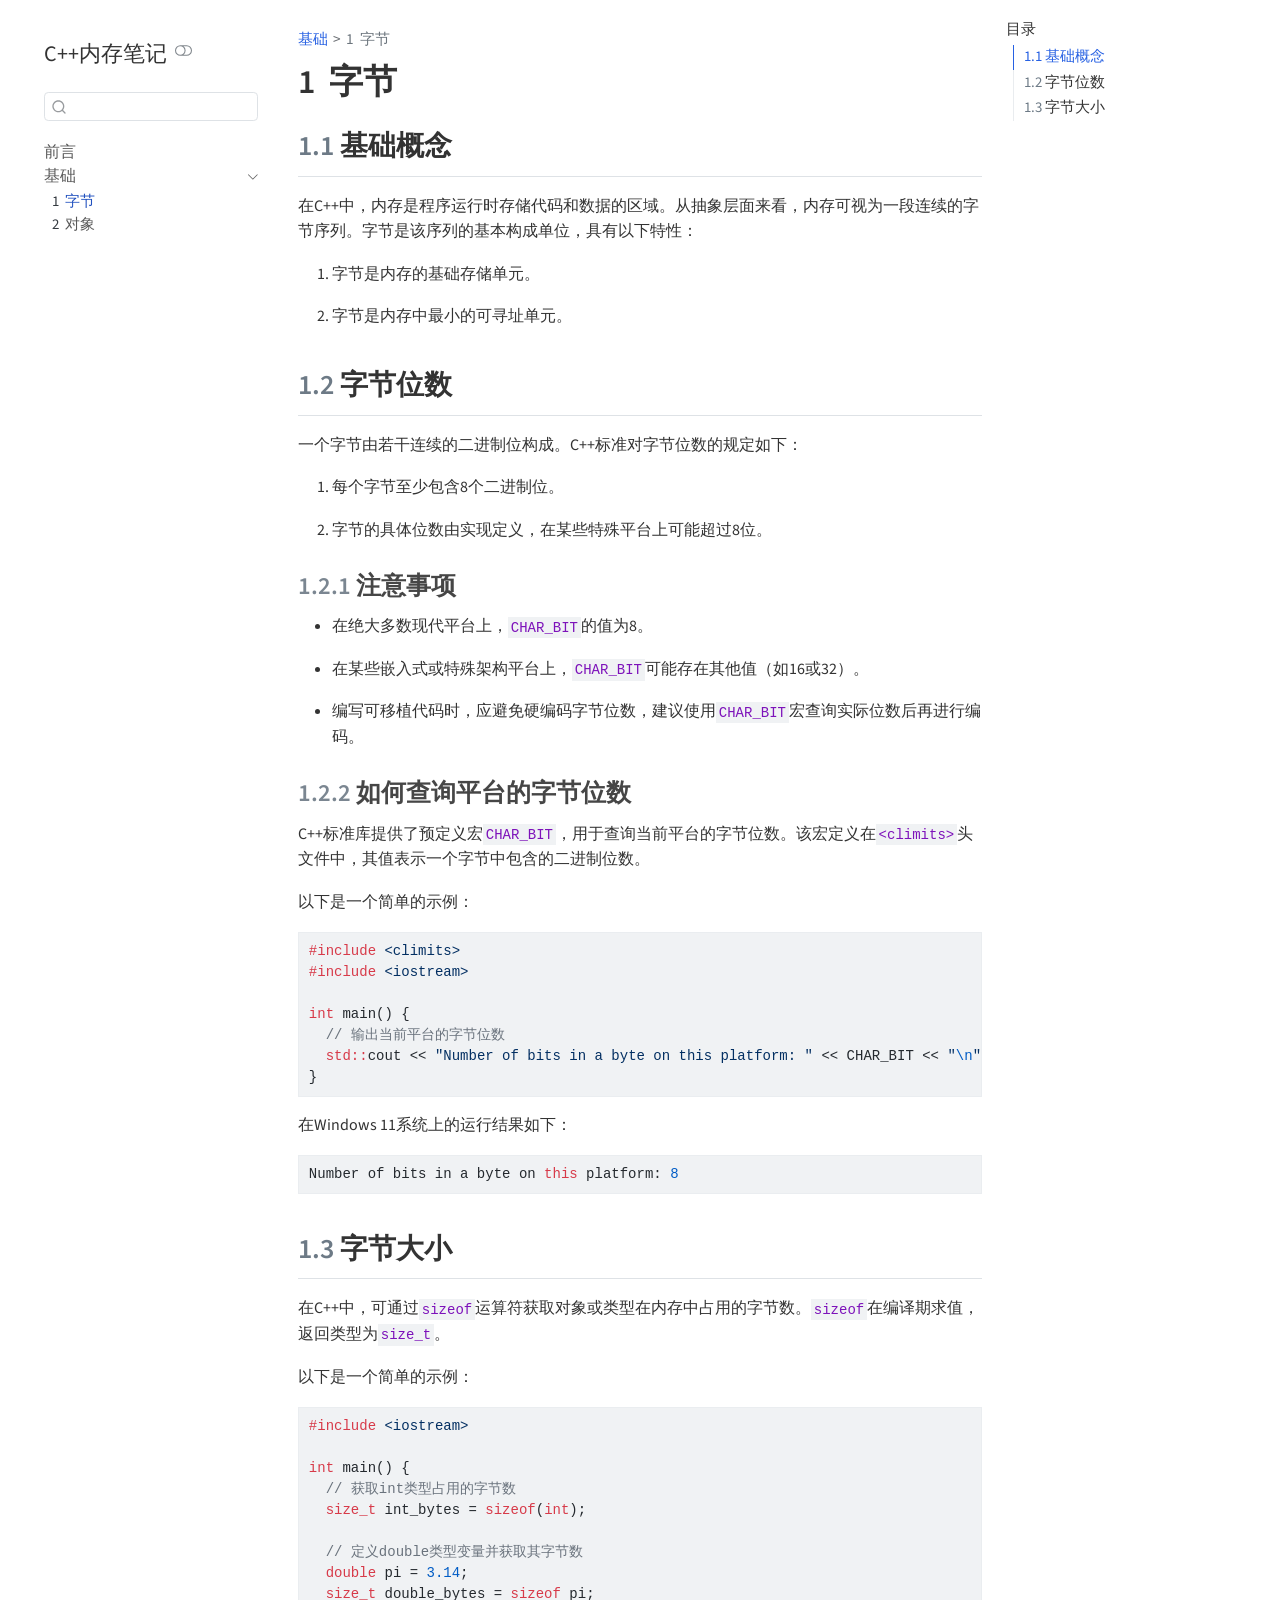
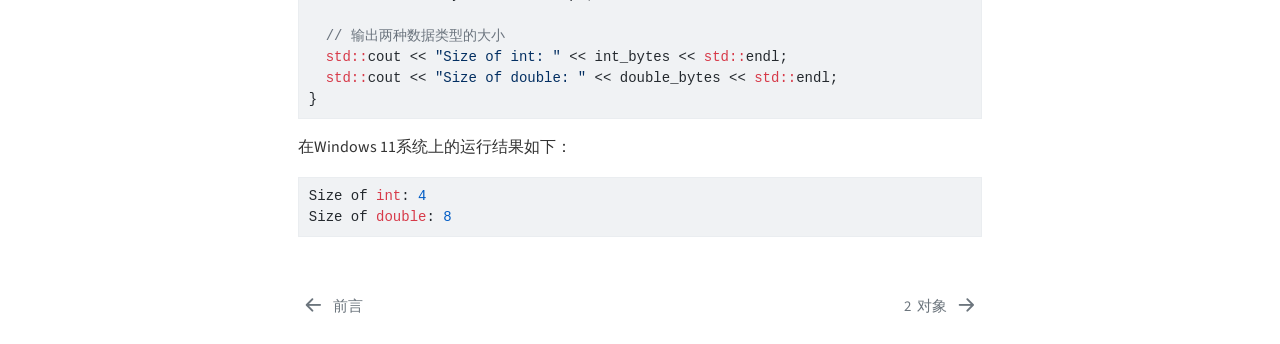
==== contents/foundation/byte.html @ 2a18f6be "Built site for gh-pages" ====
<!DOCTYPE html>
<html xmlns="http://www.w3.org/1999/xhtml" lang="zh-Hans" xml:lang="zh-Hans"><head>

<meta charset="utf-8">
<meta name="generator" content="quarto-1.8.25">

<meta name="viewport" content="width=device-width, initial-scale=1.0, user-scalable=yes">


<title>1&nbsp; 字节 – C++内存笔记</title>
<style>
code{white-space: pre-wrap;}
span.smallcaps{font-variant: small-caps;}
div.columns{display: flex; gap: min(4vw, 1.5em);}
div.column{flex: auto; overflow-x: auto;}
div.hanging-indent{margin-left: 1.5em; text-indent: -1.5em;}
ul.task-list{list-style: none;}
ul.task-list li input[type="checkbox"] {
  width: 0.8em;
  margin: 0 0.8em 0.2em -1em; /* quarto-specific, see https://github.com/quarto-dev/quarto-cli/issues/4556 */ 
  vertical-align: middle;
}
/* CSS for syntax highlighting */
html { -webkit-text-size-adjust: 100%; }
pre > code.sourceCode { white-space: pre; position: relative; }
pre > code.sourceCode > span { display: inline-block; line-height: 1.25; }
pre > code.sourceCode > span:empty { height: 1.2em; }
.sourceCode { overflow: visible; }
code.sourceCode > span { color: inherit; text-decoration: inherit; }
div.sourceCode { margin: 1em 0; }
pre.sourceCode { margin: 0; }
@media screen {
div.sourceCode { overflow: auto; }
}
@media print {
pre > code.sourceCode { white-space: pre-wrap; }
pre > code.sourceCode > span { text-indent: -5em; padding-left: 5em; }
}
pre.numberSource code
  { counter-reset: source-line 0; }
pre.numberSource code > span
  { position: relative; left: -4em; counter-increment: source-line; }
pre.numberSource code > span > a:first-child::before
  { content: counter(source-line);
    position: relative; left: -1em; text-align: right; vertical-align: baseline;
    border: none; display: inline-block;
    -webkit-touch-callout: none; -webkit-user-select: none;
    -khtml-user-select: none; -moz-user-select: none;
    -ms-user-select: none; user-select: none;
    padding: 0 4px; width: 4em;
  }
pre.numberSource { margin-left: 3em;  padding-left: 4px; }
div.sourceCode
  {   }
@media screen {
pre > code.sourceCode > span > a:first-child::before { text-decoration: underline; }
}
</style>


<script src="../../site_libs/quarto-nav/quarto-nav.js"></script>
<script src="../../site_libs/quarto-nav/headroom.min.js"></script>
<script src="../../site_libs/clipboard/clipboard.min.js"></script>
<script src="../../site_libs/quarto-search/autocomplete.umd.js"></script>
<script src="../../site_libs/quarto-search/fuse.min.js"></script>
<script src="../../site_libs/quarto-search/quarto-search.js"></script>
<meta name="quarto:offset" content="../../">
<link href="../../contents/foundation/object.html" rel="next">
<link href="../../index.html" rel="prev">
<script src="../../site_libs/quarto-html/quarto.js" type="module"></script>
<script src="../../site_libs/quarto-html/tabsets/tabsets.js" type="module"></script>
<script src="../../site_libs/quarto-html/axe/axe-check.js" type="module"></script>
<script src="../../site_libs/quarto-html/popper.min.js"></script>
<script src="../../site_libs/quarto-html/tippy.umd.min.js"></script>
<script src="../../site_libs/quarto-html/anchor.min.js"></script>
<link href="../../site_libs/quarto-html/tippy.css" rel="stylesheet">
<link href="../../site_libs/quarto-html/quarto-syntax-highlighting-065a5179aebd64318d7ea99d77b64a9e.css" rel="stylesheet" class="quarto-color-scheme" id="quarto-text-highlighting-styles">
<link href="../../site_libs/quarto-html/quarto-syntax-highlighting-dark-969ddfa49e00a70eb3423444dbc81f6c.css" rel="stylesheet" class="quarto-color-scheme quarto-color-alternate" id="quarto-text-highlighting-styles">
<link href="../../site_libs/quarto-html/quarto-syntax-highlighting-065a5179aebd64318d7ea99d77b64a9e.css" rel="stylesheet" class="quarto-color-scheme-extra" id="quarto-text-highlighting-styles">
<script src="../../site_libs/bootstrap/bootstrap.min.js"></script>
<link href="../../site_libs/bootstrap/bootstrap-icons.css" rel="stylesheet">
<link href="../../site_libs/bootstrap/bootstrap-edaf08ed7d27d62012077beed0893dcb.min.css" rel="stylesheet" append-hash="true" class="quarto-color-scheme" id="quarto-bootstrap" data-mode="light">
<link href="../../site_libs/bootstrap/bootstrap-dark-828d2307522d2d2d417c3772b5fa69bc.min.css" rel="stylesheet" append-hash="true" class="quarto-color-scheme quarto-color-alternate" id="quarto-bootstrap" data-mode="dark">
<link href="../../site_libs/bootstrap/bootstrap-edaf08ed7d27d62012077beed0893dcb.min.css" rel="stylesheet" append-hash="true" class="quarto-color-scheme-extra" id="quarto-bootstrap" data-mode="light">
<script id="quarto-search-options" type="application/json">{
  "location": "sidebar",
  "copy-button": false,
  "collapse-after": 3,
  "panel-placement": "start",
  "type": "textbox",
  "limit": 50,
  "keyboard-shortcut": [
    "f",
    "/",
    "s"
  ],
  "show-item-context": false,
  "language": {
    "search-no-results-text": "没有结果",
    "search-matching-documents-text": "匹配的文档",
    "search-copy-link-title": "复制搜索链接",
    "search-hide-matches-text": "隐藏其它匹配结果",
    "search-more-match-text": "更多匹配结果",
    "search-more-matches-text": "更多匹配结果",
    "search-clear-button-title": "清除",
    "search-text-placeholder": "",
    "search-detached-cancel-button-title": "取消",
    "search-submit-button-title": "提交",
    "search-label": "搜索"
  }
}</script>


<link rel="stylesheet" href="../../styles/styles.css">
</head>

<body class="nav-sidebar floating quarto-light"><script id="quarto-html-before-body" type="application/javascript">
    const toggleBodyColorMode = (bsSheetEl) => {
      const mode = bsSheetEl.getAttribute("data-mode");
      const bodyEl = window.document.querySelector("body");
      if (mode === "dark") {
        bodyEl.classList.add("quarto-dark");
        bodyEl.classList.remove("quarto-light");
      } else {
        bodyEl.classList.add("quarto-light");
        bodyEl.classList.remove("quarto-dark");
      }
    }
    const toggleBodyColorPrimary = () => {
      const bsSheetEl = window.document.querySelector("link#quarto-bootstrap:not([rel=disabled-stylesheet])");
      if (bsSheetEl) {
        toggleBodyColorMode(bsSheetEl);
      }
    }
    const setColorSchemeToggle = (alternate) => {
      const toggles = window.document.querySelectorAll('.quarto-color-scheme-toggle');
      for (let i=0; i < toggles.length; i++) {
        const toggle = toggles[i];
        if (toggle) {
          if (alternate) {
            toggle.classList.add("alternate");
          } else {
            toggle.classList.remove("alternate");
          }
        }
      }
    };
    const toggleColorMode = (alternate) => {
      // Switch the stylesheets
      const primaryStylesheets = window.document.querySelectorAll('link.quarto-color-scheme:not(.quarto-color-alternate)');
      const alternateStylesheets = window.document.querySelectorAll('link.quarto-color-scheme.quarto-color-alternate');
      manageTransitions('#quarto-margin-sidebar .nav-link', false);
      if (alternate) {
        // note: dark is layered on light, we don't disable primary!
        enableStylesheet(alternateStylesheets);
        for (const sheetNode of alternateStylesheets) {
          if (sheetNode.id === "quarto-bootstrap") {
            toggleBodyColorMode(sheetNode);
          }
        }
      } else {
        disableStylesheet(alternateStylesheets);
        enableStylesheet(primaryStylesheets)
        toggleBodyColorPrimary();
      }
      manageTransitions('#quarto-margin-sidebar .nav-link', true);
      // Switch the toggles
      setColorSchemeToggle(alternate)
      // Hack to workaround the fact that safari doesn't
      // properly recolor the scrollbar when toggling (#1455)
      if (navigator.userAgent.indexOf('Safari') > 0 && navigator.userAgent.indexOf('Chrome') == -1) {
        manageTransitions("body", false);
        window.scrollTo(0, 1);
        setTimeout(() => {
          window.scrollTo(0, 0);
          manageTransitions("body", true);
        }, 40);
      }
    }
    const disableStylesheet = (stylesheets) => {
      for (let i=0; i < stylesheets.length; i++) {
        const stylesheet = stylesheets[i];
        stylesheet.rel = 'disabled-stylesheet';
      }
    }
    const enableStylesheet = (stylesheets) => {
      for (let i=0; i < stylesheets.length; i++) {
        const stylesheet = stylesheets[i];
        if(stylesheet.rel !== 'stylesheet') { // for Chrome, which will still FOUC without this check
          stylesheet.rel = 'stylesheet';
        }
      }
    }
    const manageTransitions = (selector, allowTransitions) => {
      const els = window.document.querySelectorAll(selector);
      for (let i=0; i < els.length; i++) {
        const el = els[i];
        if (allowTransitions) {
          el.classList.remove('notransition');
        } else {
          el.classList.add('notransition');
        }
      }
    }
    const isFileUrl = () => {
      return window.location.protocol === 'file:';
    }
    const hasAlternateSentinel = () => {
      let styleSentinel = getColorSchemeSentinel();
      if (styleSentinel !== null) {
        return styleSentinel === "alternate";
      } else {
        return false;
      }
    }
    const setStyleSentinel = (alternate) => {
      const value = alternate ? "alternate" : "default";
      if (!isFileUrl()) {
        window.localStorage.setItem("quarto-color-scheme", value);
      } else {
        localAlternateSentinel = value;
      }
    }
    const getColorSchemeSentinel = () => {
      if (!isFileUrl()) {
        const storageValue = window.localStorage.getItem("quarto-color-scheme");
        return storageValue != null ? storageValue : localAlternateSentinel;
      } else {
        return localAlternateSentinel;
      }
    }
    const toggleGiscusIfUsed = (isAlternate, darkModeDefault) => {
      const baseTheme = document.querySelector('#giscus-base-theme')?.value ?? 'light';
      const alternateTheme = document.querySelector('#giscus-alt-theme')?.value ?? 'dark';
      let newTheme = '';
      if(authorPrefersDark) {
        newTheme = isAlternate ? baseTheme : alternateTheme;
      } else {
        newTheme = isAlternate ? alternateTheme : baseTheme;
      }
      const changeGiscusTheme = () => {
        // From: https://github.com/giscus/giscus/issues/336
        const sendMessage = (message) => {
          const iframe = document.querySelector('iframe.giscus-frame');
          if (!iframe) return;
          iframe.contentWindow.postMessage({ giscus: message }, 'https://giscus.app');
        }
        sendMessage({
          setConfig: {
            theme: newTheme
          }
        });
      }
      const isGiscussLoaded = window.document.querySelector('iframe.giscus-frame') !== null;
      if (isGiscussLoaded) {
        changeGiscusTheme();
      }
    };
    const authorPrefersDark = false;
    const darkModeDefault = authorPrefersDark;
      document.querySelector('link#quarto-text-highlighting-styles.quarto-color-scheme-extra').rel = 'disabled-stylesheet';
      document.querySelector('link#quarto-bootstrap.quarto-color-scheme-extra').rel = 'disabled-stylesheet';
    let localAlternateSentinel = darkModeDefault ? 'alternate' : 'default';
    // Dark / light mode switch
    window.quartoToggleColorScheme = () => {
      // Read the current dark / light value
      let toAlternate = !hasAlternateSentinel();
      toggleColorMode(toAlternate);
      setStyleSentinel(toAlternate);
      toggleGiscusIfUsed(toAlternate, darkModeDefault);
      window.dispatchEvent(new Event('resize'));
    };
    // Switch to dark mode if need be
    if (hasAlternateSentinel()) {
      toggleColorMode(true);
    } else {
      toggleColorMode(false);
    }
  </script>

<div id="quarto-search-results"></div>
  <header id="quarto-header" class="headroom fixed-top">
  <nav class="quarto-secondary-nav">
    <div class="container-fluid d-flex">
      <button type="button" class="quarto-btn-toggle btn" data-bs-toggle="collapse" role="button" data-bs-target=".quarto-sidebar-collapse-item" aria-controls="quarto-sidebar" aria-expanded="false" aria-label="展开或折叠侧边栏导航" onclick="if (window.quartoToggleHeadroom) { window.quartoToggleHeadroom(); }">
        <i class="bi bi-layout-text-sidebar-reverse"></i>
      </button>
        <nav class="quarto-page-breadcrumbs" aria-label="breadcrumb"><ol class="breadcrumb"><li class="breadcrumb-item"><a href="../../contents/foundation/byte.html">基础</a></li><li class="breadcrumb-item"><a href="../../contents/foundation/byte.html"><span class="chapter-number">1</span>&nbsp; <span class="chapter-title">字节</span></a></li></ol></nav>
        <a class="flex-grow-1" role="navigation" data-bs-toggle="collapse" data-bs-target=".quarto-sidebar-collapse-item" aria-controls="quarto-sidebar" aria-expanded="false" aria-label="展开或折叠侧边栏导航" onclick="if (window.quartoToggleHeadroom) { window.quartoToggleHeadroom(); }">      
        </a>
      <button type="button" class="btn quarto-search-button" aria-label="搜索" onclick="window.quartoOpenSearch();">
        <i class="bi bi-search"></i>
      </button>
    </div>
  </nav>
</header>
<!-- content -->
<div id="quarto-content" class="quarto-container page-columns page-rows-contents page-layout-article">
<!-- sidebar -->
  <nav id="quarto-sidebar" class="sidebar collapse collapse-horizontal quarto-sidebar-collapse-item sidebar-navigation floating overflow-auto">
    <div class="pt-lg-2 mt-2 text-left sidebar-header sidebar-header-stacked">
      <a href="../../index.html" class="sidebar-logo-link">
      </a>
    <div class="sidebar-title mb-0 py-0">
      <a href="../../">C++内存笔记</a> 
        <div class="sidebar-tools-main">
  <a href="" class="quarto-color-scheme-toggle quarto-navigation-tool  px-1" onclick="window.quartoToggleColorScheme(); return false;" title="切换深色模式"><i class="bi"></i></a>
</div>
    </div>
      </div>
        <div class="mt-2 flex-shrink-0 align-items-center">
        <div class="sidebar-search">
        <div id="quarto-search" class="" title="搜索"></div>
        </div>
        </div>
    <div class="sidebar-menu-container"> 
    <ul class="list-unstyled mt-1">
        <li class="sidebar-item">
  <div class="sidebar-item-container"> 
  <a href="../../index.html" class="sidebar-item-text sidebar-link">
 <span class="menu-text">前言</span></a>
  </div>
</li>
        <li class="sidebar-item sidebar-item-section">
      <div class="sidebar-item-container"> 
            <a class="sidebar-item-text sidebar-link text-start" data-bs-toggle="collapse" data-bs-target="#quarto-sidebar-section-1" role="navigation" aria-expanded="true">
 <span class="menu-text">基础</span></a>
          <a class="sidebar-item-toggle text-start" data-bs-toggle="collapse" data-bs-target="#quarto-sidebar-section-1" role="navigation" aria-expanded="true" aria-label="展开或折叠此栏">
            <i class="bi bi-chevron-right ms-2"></i>
          </a> 
      </div>
      <ul id="quarto-sidebar-section-1" class="collapse list-unstyled sidebar-section depth1 show">  
          <li class="sidebar-item">
  <div class="sidebar-item-container"> 
  <a href="../../contents/foundation/byte.html" class="sidebar-item-text sidebar-link active">
 <span class="menu-text"><span class="chapter-number">1</span>&nbsp; <span class="chapter-title">字节</span></span></a>
  </div>
</li>
          <li class="sidebar-item">
  <div class="sidebar-item-container"> 
  <a href="../../contents/foundation/object.html" class="sidebar-item-text sidebar-link">
 <span class="menu-text"><span class="chapter-number">2</span>&nbsp; <span class="chapter-title">对象</span></span></a>
  </div>
</li>
      </ul>
  </li>
    </ul>
    </div>
</nav>
<div id="quarto-sidebar-glass" class="quarto-sidebar-collapse-item" data-bs-toggle="collapse" data-bs-target=".quarto-sidebar-collapse-item"></div>
<!-- margin-sidebar -->
    <div id="quarto-margin-sidebar" class="sidebar margin-sidebar">
        <nav id="TOC" role="doc-toc" class="toc-active">
    <h2 id="toc-title">目录</h2>
   
  <ul>
  <li><a href="#基础概念" id="toc-基础概念" class="nav-link active" data-scroll-target="#基础概念"><span class="header-section-number">1.1</span> 基础概念</a></li>
  <li><a href="#字节位数" id="toc-字节位数" class="nav-link" data-scroll-target="#字节位数"><span class="header-section-number">1.2</span> 字节位数</a>
  <ul class="collapse">
  <li><a href="#注意事项" id="toc-注意事项" class="nav-link" data-scroll-target="#注意事项"><span class="header-section-number">1.2.1</span> 注意事项</a></li>
  <li><a href="#如何查询平台的字节位数" id="toc-如何查询平台的字节位数" class="nav-link" data-scroll-target="#如何查询平台的字节位数"><span class="header-section-number">1.2.2</span> 如何查询平台的字节位数</a></li>
  </ul></li>
  <li><a href="#字节大小" id="toc-字节大小" class="nav-link" data-scroll-target="#字节大小"><span class="header-section-number">1.3</span> 字节大小</a></li>
  </ul>
</nav>
    </div>
<!-- main -->
<main class="content" id="quarto-document-content">


<header id="title-block-header" class="quarto-title-block default"><nav class="quarto-page-breadcrumbs quarto-title-breadcrumbs d-none d-lg-block" aria-label="breadcrumb"><ol class="breadcrumb"><li class="breadcrumb-item"><a href="../../contents/foundation/byte.html">基础</a></li><li class="breadcrumb-item"><a href="../../contents/foundation/byte.html"><span class="chapter-number">1</span>&nbsp; <span class="chapter-title">字节</span></a></li></ol></nav>
<div class="quarto-title">
<h1 class="title"><span class="chapter-number">1</span>&nbsp; <span class="chapter-title">字节</span></h1>
</div>



<div class="quarto-title-meta">

    
  
    
  </div>
  


</header>


<section id="基础概念" class="level2" data-number="1.1">
<h2 data-number="1.1" class="anchored" data-anchor-id="基础概念"><span class="header-section-number">1.1</span> 基础概念</h2>
<p>在C++中，内存是程序运行时存储代码和数据的区域。从抽象层面来看，内存可视为一段连续的字节序列。字节是该序列的基本构成单位，具有以下特性：</p>
<ol type="1">
<li><p>字节是内存的基础存储单元。</p></li>
<li><p>字节是内存中最小的可寻址单元。</p></li>
</ol>
</section>
<section id="字节位数" class="level2" data-number="1.2">
<h2 data-number="1.2" class="anchored" data-anchor-id="字节位数"><span class="header-section-number">1.2</span> 字节位数</h2>
<p>一个字节由若干连续的二进制位构成。C++标准对字节位数的规定如下：</p>
<ol type="1">
<li><p>每个字节至少包含8个二进制位。</p></li>
<li><p>字节的具体位数由实现定义，在某些特殊平台上可能超过8位。</p></li>
</ol>
<section id="注意事项" class="level3" data-number="1.2.1">
<h3 data-number="1.2.1" class="anchored" data-anchor-id="注意事项"><span class="header-section-number">1.2.1</span> 注意事项</h3>
<ul>
<li><p>在绝大多数现代平台上，<code>CHAR_BIT</code>的值为8。</p></li>
<li><p>在某些嵌入式或特殊架构平台上，<code>CHAR_BIT</code>可能存在其他值（如16或32）。</p></li>
<li><p>编写可移植代码时，应避免硬编码字节位数，建议使用<code>CHAR_BIT</code>宏查询实际位数后再进行编码。</p></li>
</ul>
</section>
<section id="如何查询平台的字节位数" class="level3" data-number="1.2.2">
<h3 data-number="1.2.2" class="anchored" data-anchor-id="如何查询平台的字节位数"><span class="header-section-number">1.2.2</span> 如何查询平台的字节位数</h3>
<p>C++标准库提供了预定义宏<code>CHAR_BIT</code>，用于查询当前平台的字节位数。该宏定义在<code>&lt;climits&gt;</code>头文件中，其值表示一个字节中包含的二进制位数。</p>
<p>以下是一个简单的示例：</p>
<div class="code-copy-outer-scaffold"><div class="sourceCode" id="cb1"><pre class="sourceCode cpp code-with-copy"><code class="sourceCode cpp"><span id="cb1-1"><a href="#cb1-1" aria-hidden="true" tabindex="-1"></a><span class="pp">#include </span><span class="im">&lt;climits&gt;</span></span>
<span id="cb1-2"><a href="#cb1-2" aria-hidden="true" tabindex="-1"></a><span class="pp">#include </span><span class="im">&lt;iostream&gt;</span></span>
<span id="cb1-3"><a href="#cb1-3" aria-hidden="true" tabindex="-1"></a></span>
<span id="cb1-4"><a href="#cb1-4" aria-hidden="true" tabindex="-1"></a><span class="dt">int</span> main<span class="op">()</span> <span class="op">{</span></span>
<span id="cb1-5"><a href="#cb1-5" aria-hidden="true" tabindex="-1"></a>  <span class="co">// 输出当前平台的字节位数</span></span>
<span id="cb1-6"><a href="#cb1-6" aria-hidden="true" tabindex="-1"></a>  <span class="bu">std::</span>cout <span class="op">&lt;&lt;</span> <span class="st">"Number of bits in a byte on this platform: "</span> <span class="op">&lt;&lt;</span> CHAR_BIT <span class="op">&lt;&lt;</span> <span class="st">"</span><span class="sc">\n</span><span class="st">"</span><span class="op">;</span></span>
<span id="cb1-7"><a href="#cb1-7" aria-hidden="true" tabindex="-1"></a><span class="op">}</span></span></code></pre></div><button title="复制到剪贴板" class="code-copy-button"><i class="bi"></i></button></div>
<p>在Windows 11系统上的运行结果如下：</p>
<div class="code-copy-outer-scaffold"><div class="sourceCode" id="cb2"><pre class="sourceCode cpp code-with-copy"><code class="sourceCode cpp"><span id="cb2-1"><a href="#cb2-1" aria-hidden="true" tabindex="-1"></a>Number of bits in a byte on <span class="kw">this</span> platform<span class="op">:</span> <span class="dv">8</span></span></code></pre></div><button title="复制到剪贴板" class="code-copy-button"><i class="bi"></i></button></div>
</section>
</section>
<section id="字节大小" class="level2" data-number="1.3">
<h2 data-number="1.3" class="anchored" data-anchor-id="字节大小"><span class="header-section-number">1.3</span> 字节大小</h2>
<p>在C++中，可通过<code>sizeof</code>运算符获取对象或类型在内存中占用的字节数。<code>sizeof</code>在编译期求值，返回类型为<code>size_t</code>。</p>
<p>以下是一个简单的示例：</p>
<div class="code-copy-outer-scaffold"><div class="sourceCode" id="cb3"><pre class="sourceCode cpp code-with-copy"><code class="sourceCode cpp"><span id="cb3-1"><a href="#cb3-1" aria-hidden="true" tabindex="-1"></a><span class="pp">#include </span><span class="im">&lt;iostream&gt;</span></span>
<span id="cb3-2"><a href="#cb3-2" aria-hidden="true" tabindex="-1"></a></span>
<span id="cb3-3"><a href="#cb3-3" aria-hidden="true" tabindex="-1"></a><span class="dt">int</span> main<span class="op">()</span> <span class="op">{</span></span>
<span id="cb3-4"><a href="#cb3-4" aria-hidden="true" tabindex="-1"></a>  <span class="co">// 获取int类型占用的字节数</span></span>
<span id="cb3-5"><a href="#cb3-5" aria-hidden="true" tabindex="-1"></a>  <span class="dt">size_t</span> int_bytes <span class="op">=</span> <span class="kw">sizeof</span><span class="op">(</span><span class="dt">int</span><span class="op">);</span></span>
<span id="cb3-6"><a href="#cb3-6" aria-hidden="true" tabindex="-1"></a></span>
<span id="cb3-7"><a href="#cb3-7" aria-hidden="true" tabindex="-1"></a>  <span class="co">// 定义double类型变量并获取其字节数</span></span>
<span id="cb3-8"><a href="#cb3-8" aria-hidden="true" tabindex="-1"></a>  <span class="dt">double</span> pi <span class="op">=</span> <span class="fl">3.14</span><span class="op">;</span></span>
<span id="cb3-9"><a href="#cb3-9" aria-hidden="true" tabindex="-1"></a>  <span class="dt">size_t</span> double_bytes <span class="op">=</span> <span class="kw">sizeof</span> pi<span class="op">;</span></span>
<span id="cb3-10"><a href="#cb3-10" aria-hidden="true" tabindex="-1"></a></span>
<span id="cb3-11"><a href="#cb3-11" aria-hidden="true" tabindex="-1"></a>  <span class="co">// 输出两种数据类型的大小</span></span>
<span id="cb3-12"><a href="#cb3-12" aria-hidden="true" tabindex="-1"></a>  <span class="bu">std::</span>cout <span class="op">&lt;&lt;</span> <span class="st">"Size of int: "</span> <span class="op">&lt;&lt;</span> int_bytes <span class="op">&lt;&lt;</span> <span class="bu">std::</span>endl<span class="op">;</span></span>
<span id="cb3-13"><a href="#cb3-13" aria-hidden="true" tabindex="-1"></a>  <span class="bu">std::</span>cout <span class="op">&lt;&lt;</span> <span class="st">"Size of double: "</span> <span class="op">&lt;&lt;</span> double_bytes <span class="op">&lt;&lt;</span> <span class="bu">std::</span>endl<span class="op">;</span></span>
<span id="cb3-14"><a href="#cb3-14" aria-hidden="true" tabindex="-1"></a><span class="op">}</span></span></code></pre></div><button title="复制到剪贴板" class="code-copy-button"><i class="bi"></i></button></div>
<p>在Windows 11系统上的运行结果如下：</p>
<div class="code-copy-outer-scaffold"><div class="sourceCode" id="cb4"><pre class="sourceCode cpp code-with-copy"><code class="sourceCode cpp"><span id="cb4-1"><a href="#cb4-1" aria-hidden="true" tabindex="-1"></a>Size of <span class="dt">int</span><span class="op">:</span> <span class="dv">4</span></span>
<span id="cb4-2"><a href="#cb4-2" aria-hidden="true" tabindex="-1"></a>Size of <span class="dt">double</span><span class="op">:</span> <span class="dv">8</span></span></code></pre></div><button title="复制到剪贴板" class="code-copy-button"><i class="bi"></i></button></div>


</section>

</main> <!-- /main -->
<script id="quarto-html-after-body" type="application/javascript">
  window.document.addEventListener("DOMContentLoaded", function (event) {
    // Ensure there is a toggle, if there isn't float one in the top right
    if (window.document.querySelector('.quarto-color-scheme-toggle') === null) {
      const a = window.document.createElement('a');
      a.classList.add('top-right');
      a.classList.add('quarto-color-scheme-toggle');
      a.href = "";
      a.onclick = function() { try { window.quartoToggleColorScheme(); } catch {} return false; };
      const i = window.document.createElement("i");
      i.classList.add('bi');
      a.appendChild(i);
      window.document.body.appendChild(a);
    }
    setColorSchemeToggle(hasAlternateSentinel())
    const icon = "";
    const anchorJS = new window.AnchorJS();
    anchorJS.options = {
      placement: 'right',
      icon: icon
    };
    anchorJS.add('.anchored');
    const isCodeAnnotation = (el) => {
      for (const clz of el.classList) {
        if (clz.startsWith('code-annotation-')) {                     
          return true;
        }
      }
      return false;
    }
    const onCopySuccess = function(e) {
      // button target
      const button = e.trigger;
      // don't keep focus
      button.blur();
      // flash "checked"
      button.classList.add('code-copy-button-checked');
      var currentTitle = button.getAttribute("title");
      button.setAttribute("title", "已复制");
      let tooltip;
      if (window.bootstrap) {
        button.setAttribute("data-bs-toggle", "tooltip");
        button.setAttribute("data-bs-placement", "left");
        button.setAttribute("data-bs-title", "已复制");
        tooltip = new bootstrap.Tooltip(button, 
          { trigger: "manual", 
            customClass: "code-copy-button-tooltip",
            offset: [0, -8]});
        tooltip.show();    
      }
      setTimeout(function() {
        if (tooltip) {
          tooltip.hide();
          button.removeAttribute("data-bs-title");
          button.removeAttribute("data-bs-toggle");
          button.removeAttribute("data-bs-placement");
        }
        button.setAttribute("title", currentTitle);
        button.classList.remove('code-copy-button-checked');
      }, 1000);
      // clear code selection
      e.clearSelection();
    }
    const getTextToCopy = function(trigger) {
      const outerScaffold = trigger.parentElement.cloneNode(true);
      const codeEl = outerScaffold.querySelector('code');
      for (const childEl of codeEl.children) {
        if (isCodeAnnotation(childEl)) {
          childEl.remove();
        }
      }
      return codeEl.innerText;
    }
    const clipboard = new window.ClipboardJS('.code-copy-button:not([data-in-quarto-modal])', {
      text: getTextToCopy
    });
    clipboard.on('success', onCopySuccess);
    if (window.document.getElementById('quarto-embedded-source-code-modal')) {
      const clipboardModal = new window.ClipboardJS('.code-copy-button[data-in-quarto-modal]', {
        text: getTextToCopy,
        container: window.document.getElementById('quarto-embedded-source-code-modal')
      });
      clipboardModal.on('success', onCopySuccess);
    }
      var localhostRegex = new RegExp(/^(?:http|https):\/\/localhost\:?[0-9]*\//);
      var mailtoRegex = new RegExp(/^mailto:/);
        var filterRegex = new RegExp('/' + window.location.host + '/');
      var isInternal = (href) => {
          return filterRegex.test(href) || localhostRegex.test(href) || mailtoRegex.test(href);
      }
      // Inspect non-navigation links and adorn them if external
     var links = window.document.querySelectorAll('a[href]:not(.nav-link):not(.navbar-brand):not(.toc-action):not(.sidebar-link):not(.sidebar-item-toggle):not(.pagination-link):not(.no-external):not([aria-hidden]):not(.dropdown-item):not(.quarto-navigation-tool):not(.about-link)');
      for (var i=0; i<links.length; i++) {
        const link = links[i];
        if (!isInternal(link.href)) {
          // undo the damage that might have been done by quarto-nav.js in the case of
          // links that we want to consider external
          if (link.dataset.originalHref !== undefined) {
            link.href = link.dataset.originalHref;
          }
        }
      }
    function tippyHover(el, contentFn, onTriggerFn, onUntriggerFn) {
      const config = {
        allowHTML: true,
        maxWidth: 500,
        delay: 100,
        arrow: false,
        appendTo: function(el) {
            return el.parentElement;
        },
        interactive: true,
        interactiveBorder: 10,
        theme: 'quarto',
        placement: 'bottom-start',
      };
      if (contentFn) {
        config.content = contentFn;
      }
      if (onTriggerFn) {
        config.onTrigger = onTriggerFn;
      }
      if (onUntriggerFn) {
        config.onUntrigger = onUntriggerFn;
      }
      window.tippy(el, config); 
    }
    const noterefs = window.document.querySelectorAll('a[role="doc-noteref"]');
    for (var i=0; i<noterefs.length; i++) {
      const ref = noterefs[i];
      tippyHover(ref, function() {
        // use id or data attribute instead here
        let href = ref.getAttribute('data-footnote-href') || ref.getAttribute('href');
        try { href = new URL(href).hash; } catch {}
        const id = href.replace(/^#\/?/, "");
        const note = window.document.getElementById(id);
        if (note) {
          return note.innerHTML;
        } else {
          return "";
        }
      });
    }
    const xrefs = window.document.querySelectorAll('a.quarto-xref');
    const processXRef = (id, note) => {
      // Strip column container classes
      const stripColumnClz = (el) => {
        el.classList.remove("page-full", "page-columns");
        if (el.children) {
          for (const child of el.children) {
            stripColumnClz(child);
          }
        }
      }
      stripColumnClz(note)
      if (id === null || id.startsWith('sec-')) {
        // Special case sections, only their first couple elements
        const container = document.createElement("div");
        if (note.children && note.children.length > 2) {
          container.appendChild(note.children[0].cloneNode(true));
          for (let i = 1; i < note.children.length; i++) {
            const child = note.children[i];
            if (child.tagName === "P" && child.innerText === "") {
              continue;
            } else {
              container.appendChild(child.cloneNode(true));
              break;
            }
          }
          if (window.Quarto?.typesetMath) {
            window.Quarto.typesetMath(container);
          }
          return container.innerHTML
        } else {
          if (window.Quarto?.typesetMath) {
            window.Quarto.typesetMath(note);
          }
          return note.innerHTML;
        }
      } else {
        // Remove any anchor links if they are present
        const anchorLink = note.querySelector('a.anchorjs-link');
        if (anchorLink) {
          anchorLink.remove();
        }
        if (window.Quarto?.typesetMath) {
          window.Quarto.typesetMath(note);
        }
        if (note.classList.contains("callout")) {
          return note.outerHTML;
        } else {
          return note.innerHTML;
        }
      }
    }
    for (var i=0; i<xrefs.length; i++) {
      const xref = xrefs[i];
      tippyHover(xref, undefined, function(instance) {
        instance.disable();
        let url = xref.getAttribute('href');
        let hash = undefined; 
        if (url.startsWith('#')) {
          hash = url;
        } else {
          try { hash = new URL(url).hash; } catch {}
        }
        if (hash) {
          const id = hash.replace(/^#\/?/, "");
          const note = window.document.getElementById(id);
          if (note !== null) {
            try {
              const html = processXRef(id, note.cloneNode(true));
              instance.setContent(html);
            } finally {
              instance.enable();
              instance.show();
            }
          } else {
            // See if we can fetch this
            fetch(url.split('#')[0])
            .then(res => res.text())
            .then(html => {
              const parser = new DOMParser();
              const htmlDoc = parser.parseFromString(html, "text/html");
              const note = htmlDoc.getElementById(id);
              if (note !== null) {
                const html = processXRef(id, note);
                instance.setContent(html);
              } 
            }).finally(() => {
              instance.enable();
              instance.show();
            });
          }
        } else {
          // See if we can fetch a full url (with no hash to target)
          // This is a special case and we should probably do some content thinning / targeting
          fetch(url)
          .then(res => res.text())
          .then(html => {
            const parser = new DOMParser();
            const htmlDoc = parser.parseFromString(html, "text/html");
            const note = htmlDoc.querySelector('main.content');
            if (note !== null) {
              // This should only happen for chapter cross references
              // (since there is no id in the URL)
              // remove the first header
              if (note.children.length > 0 && note.children[0].tagName === "HEADER") {
                note.children[0].remove();
              }
              const html = processXRef(null, note);
              instance.setContent(html);
            } 
          }).finally(() => {
            instance.enable();
            instance.show();
          });
        }
      }, function(instance) {
      });
    }
        let selectedAnnoteEl;
        const selectorForAnnotation = ( cell, annotation) => {
          let cellAttr = 'data-code-cell="' + cell + '"';
          let lineAttr = 'data-code-annotation="' +  annotation + '"';
          const selector = 'span[' + cellAttr + '][' + lineAttr + ']';
          return selector;
        }
        const selectCodeLines = (annoteEl) => {
          const doc = window.document;
          const targetCell = annoteEl.getAttribute("data-target-cell");
          const targetAnnotation = annoteEl.getAttribute("data-target-annotation");
          const annoteSpan = window.document.querySelector(selectorForAnnotation(targetCell, targetAnnotation));
          const lines = annoteSpan.getAttribute("data-code-lines").split(",");
          const lineIds = lines.map((line) => {
            return targetCell + "-" + line;
          })
          let top = null;
          let height = null;
          let parent = null;
          if (lineIds.length > 0) {
              //compute the position of the single el (top and bottom and make a div)
              const el = window.document.getElementById(lineIds[0]);
              top = el.offsetTop;
              height = el.offsetHeight;
              parent = el.parentElement.parentElement;
            if (lineIds.length > 1) {
              const lastEl = window.document.getElementById(lineIds[lineIds.length - 1]);
              const bottom = lastEl.offsetTop + lastEl.offsetHeight;
              height = bottom - top;
            }
            if (top !== null && height !== null && parent !== null) {
              // cook up a div (if necessary) and position it 
              let div = window.document.getElementById("code-annotation-line-highlight");
              if (div === null) {
                div = window.document.createElement("div");
                div.setAttribute("id", "code-annotation-line-highlight");
                div.style.position = 'absolute';
                parent.appendChild(div);
              }
              div.style.top = top - 2 + "px";
              div.style.height = height + 4 + "px";
              div.style.left = 0;
              let gutterDiv = window.document.getElementById("code-annotation-line-highlight-gutter");
              if (gutterDiv === null) {
                gutterDiv = window.document.createElement("div");
                gutterDiv.setAttribute("id", "code-annotation-line-highlight-gutter");
                gutterDiv.style.position = 'absolute';
                const codeCell = window.document.getElementById(targetCell);
                const gutter = codeCell.querySelector('.code-annotation-gutter');
                gutter.appendChild(gutterDiv);
              }
              gutterDiv.style.top = top - 2 + "px";
              gutterDiv.style.height = height + 4 + "px";
            }
            selectedAnnoteEl = annoteEl;
          }
        };
        const unselectCodeLines = () => {
          const elementsIds = ["code-annotation-line-highlight", "code-annotation-line-highlight-gutter"];
          elementsIds.forEach((elId) => {
            const div = window.document.getElementById(elId);
            if (div) {
              div.remove();
            }
          });
          selectedAnnoteEl = undefined;
        };
          // Handle positioning of the toggle
      window.addEventListener(
        "resize",
        throttle(() => {
          elRect = undefined;
          if (selectedAnnoteEl) {
            selectCodeLines(selectedAnnoteEl);
          }
        }, 10)
      );
      function throttle(fn, ms) {
      let throttle = false;
      let timer;
        return (...args) => {
          if(!throttle) { // first call gets through
              fn.apply(this, args);
              throttle = true;
          } else { // all the others get throttled
              if(timer) clearTimeout(timer); // cancel #2
              timer = setTimeout(() => {
                fn.apply(this, args);
                timer = throttle = false;
              }, ms);
          }
        };
      }
        // Attach click handler to the DT
        const annoteDls = window.document.querySelectorAll('dt[data-target-cell]');
        for (const annoteDlNode of annoteDls) {
          annoteDlNode.addEventListener('click', (event) => {
            const clickedEl = event.target;
            if (clickedEl !== selectedAnnoteEl) {
              unselectCodeLines();
              const activeEl = window.document.querySelector('dt[data-target-cell].code-annotation-active');
              if (activeEl) {
                activeEl.classList.remove('code-annotation-active');
              }
              selectCodeLines(clickedEl);
              clickedEl.classList.add('code-annotation-active');
            } else {
              // Unselect the line
              unselectCodeLines();
              clickedEl.classList.remove('code-annotation-active');
            }
          });
        }
    const findCites = (el) => {
      const parentEl = el.parentElement;
      if (parentEl) {
        const cites = parentEl.dataset.cites;
        if (cites) {
          return {
            el,
            cites: cites.split(' ')
          };
        } else {
          return findCites(el.parentElement)
        }
      } else {
        return undefined;
      }
    };
    var bibliorefs = window.document.querySelectorAll('a[role="doc-biblioref"]');
    for (var i=0; i<bibliorefs.length; i++) {
      const ref = bibliorefs[i];
      const citeInfo = findCites(ref);
      if (citeInfo) {
        tippyHover(citeInfo.el, function() {
          var popup = window.document.createElement('div');
          citeInfo.cites.forEach(function(cite) {
            var citeDiv = window.document.createElement('div');
            citeDiv.classList.add('hanging-indent');
            citeDiv.classList.add('csl-entry');
            var biblioDiv = window.document.getElementById('ref-' + cite);
            if (biblioDiv) {
              citeDiv.innerHTML = biblioDiv.innerHTML;
            }
            popup.appendChild(citeDiv);
          });
          return popup.innerHTML;
        });
      }
    }
  });
  </script>
<nav class="page-navigation">
  <div class="nav-page nav-page-previous">
      <a href="../../index.html" class="pagination-link" aria-label="前言">
        <i class="bi bi-arrow-left-short"></i> <span class="nav-page-text">前言</span>
      </a>          
  </div>
  <div class="nav-page nav-page-next">
      <a href="../../contents/foundation/object.html" class="pagination-link" aria-label="对象">
        <span class="nav-page-text"><span class="chapter-number">2</span>&nbsp; <span class="chapter-title">对象</span></span> <i class="bi bi-arrow-right-short"></i>
      </a>
  </div>
</nav>
</div> <!-- /content -->




</body></html>
---- site_libs/quarto-html/tippy.css ----
.tippy-box[data-animation=fade][data-state=hidden]{opacity:0}[data-tippy-root]{max-width:calc(100vw - 10px)}.tippy-box{position:relative;background-color:#333;color:#fff;border-radius:4px;font-size:14px;line-height:1.4;white-space:normal;outline:0;transition-property:transform,visibility,opacity}.tippy-box[data-placement^=top]>.tippy-arrow{bottom:0}.tippy-box[data-placement^=top]>.tippy-arrow:before{bottom:-7px;left:0;border-width:8px 8px 0;border-top-color:initial;transform-origin:center top}.tippy-box[data-placement^=bottom]>.tippy-arrow{top:0}.tippy-box[data-placement^=bottom]>.tippy-arrow:before{top:-7px;left:0;border-width:0 8px 8px;border-bottom-color:initial;transform-origin:center bottom}.tippy-box[data-placement^=left]>.tippy-arrow{right:0}.tippy-box[data-placement^=left]>.tippy-arrow:before{border-width:8px 0 8px 8px;border-left-color:initial;right:-7px;transform-origin:center left}.tippy-box[data-placement^=right]>.tippy-arrow{left:0}.tippy-box[data-placement^=right]>.tippy-arrow:before{left:-7px;border-width:8px 8px 8px 0;border-right-color:initial;transform-origin:center right}.tippy-box[data-inertia][data-state=visible]{transition-timing-function:cubic-bezier(.54,1.5,.38,1.11)}.tippy-arrow{width:16px;height:16px;color:#333}.tippy-arrow:before{content:"";position:absolute;border-color:transparent;border-style:solid}.tippy-content{position:relative;padding:5px 9px;z-index:1}
---- site_libs/quarto-html/quarto-syntax-highlighting-065a5179aebd64318d7ea99d77b64a9e.css ----
/* quarto syntax highlight colors */
:root {
  --quarto-hl-al-color: #ff5555;
  --quarto-hl-an-color: #6a737d;
  --quarto-hl-at-color: #d73a49;
  --quarto-hl-bn-color: #005cc5;
  --quarto-hl-bu-color: #d73a49;
  --quarto-hl-ch-color: #032f62;
  --quarto-hl-co-color: #6a737d;
  --quarto-hl-cv-color: #6a737d;
  --quarto-hl-cn-color: #005cc5;
  --quarto-hl-cf-color: #d73a49;
  --quarto-hl-dt-color: #d73a49;
  --quarto-hl-dv-color: #005cc5;
  --quarto-hl-do-color: #6a737d;
  --quarto-hl-er-color: #ff5555;
  --quarto-hl-ex-color: #d73a49;
  --quarto-hl-fl-color: #005cc5;
  --quarto-hl-fu-color: #6f42c1;
  --quarto-hl-im-color: #032f62;
  --quarto-hl-in-color: #6a737d;
  --quarto-hl-kw-color: #d73a49;
  --quarto-hl-op-color: #24292e;
  --quarto-hl-pp-color: #d73a49;
  --quarto-hl-re-color: #6a737d;
  --quarto-hl-sc-color: #005cc5;
  --quarto-hl-ss-color: #032f62;
  --quarto-hl-st-color: #032f62;
  --quarto-hl-va-color: #e36209;
  --quarto-hl-vs-color: #032f62;
  --quarto-hl-wa-color: #ff5555;
}

/* other quarto variables */
:root {
  --quarto-font-monospace: SFMono-Regular, Menlo, Monaco, Consolas, "Liberation Mono", "Courier New", monospace;
}

/* syntax highlight based on Pandoc's rules */
pre > code.sourceCode > span {
  color: #24292e;
}

code.sourceCode > span {
  color: #24292e;
}

div.sourceCode,
div.sourceCode pre.sourceCode {
  color: #24292e;
}

/* Normal */
code span {
  color: #24292e;
}

/* Alert */
code span.al {
  font-weight: bold;
  color: #ff5555;
}

/* Annotation */
code span.an {
  color: #6a737d;
}

/* Attribute */
code span.at {
  color: #d73a49;
}

/* BaseN */
code span.bn {
  color: #005cc5;
}

/* BuiltIn */
code span.bu {
  color: #d73a49;
}

/* ControlFlow */
code span.cf {
  color: #d73a49;
}

/* Char */
code span.ch {
  color: #032f62;
}

/* Constant */
code span.cn {
  color: #005cc5;
}

/* Comment */
code span.co {
  color: #6a737d;
}

/* CommentVar */
code span.cv {
  color: #6a737d;
}

/* Documentation */
code span.do {
  color: #6a737d;
}

/* DataType */
code span.dt {
  color: #d73a49;
}

/* DecVal */
code span.dv {
  color: #005cc5;
}

/* Error */
code span.er {
  color: #ff5555;
  text-decoration: underline;
}

/* Extension */
code span.ex {
  font-weight: bold;
  color: #d73a49;
}

/* Float */
code span.fl {
  color: #005cc5;
}

/* Function */
code span.fu {
  color: #6f42c1;
}

/* Import */
code span.im {
  color: #032f62;
}

/* Information */
code span.in {
  color: #6a737d;
}

/* Keyword */
code span.kw {
  color: #d73a49;
}

/* Operator */
code span.op {
  color: #24292e;
}

/* Preprocessor */
code span.pp {
  color: #d73a49;
}

/* RegionMarker */
code span.re {
  color: #6a737d;
}

/* SpecialChar */
code span.sc {
  color: #005cc5;
}

/* SpecialString */
code span.ss {
  color: #032f62;
}

/* String */
code span.st {
  color: #032f62;
}

/* Variable */
code span.va {
  color: #e36209;
}

/* VerbatimString */
code span.vs {
  color: #032f62;
}

/* Warning */
code span.wa {
  color: #ff5555;
}

.prevent-inlining {
  content: "</";
}

/*# sourceMappingURL=767c16492b53e35a6b314e0e4dac6d26.css.map */
---- site_libs/quarto-html/quarto-syntax-highlighting-dark-969ddfa49e00a70eb3423444dbc81f6c.css ----
/* quarto syntax highlight colors */
:root {
  --quarto-hl-al-color: #ff5555;
  --quarto-hl-an-color: #6a737d;
  --quarto-hl-at-color: #f97583;
  --quarto-hl-bn-color: #79b8ff;
  --quarto-hl-bu-color: #f97583;
  --quarto-hl-ch-color: #9ecbff;
  --quarto-hl-co-color: #6a737d;
  --quarto-hl-cv-color: #6a737d;
  --quarto-hl-cn-color: #79b8ff;
  --quarto-hl-cf-color: #f97583;
  --quarto-hl-dt-color: #f97583;
  --quarto-hl-dv-color: #79b8ff;
  --quarto-hl-do-color: #6a737d;
  --quarto-hl-er-color: #ff5555;
  --quarto-hl-ex-color: #f97583;
  --quarto-hl-fl-color: #79b8ff;
  --quarto-hl-fu-color: #b392f0;
  --quarto-hl-im-color: #9ecbff;
  --quarto-hl-in-color: #6a737d;
  --quarto-hl-kw-color: #f97583;
  --quarto-hl-op-color: #e1e4e8;
  --quarto-hl-pp-color: #f97583;
  --quarto-hl-re-color: #6a737d;
  --quarto-hl-sc-color: #79b8ff;
  --quarto-hl-ss-color: #9ecbff;
  --quarto-hl-st-color: #9ecbff;
  --quarto-hl-va-color: #ffab70;
  --quarto-hl-vs-color: #9ecbff;
  --quarto-hl-wa-color: #ff5555;
}

/* other quarto variables */
:root {
  --quarto-font-monospace: SFMono-Regular, Menlo, Monaco, Consolas, "Liberation Mono", "Courier New", monospace;
}

/* syntax highlight based on Pandoc's rules */
pre > code.sourceCode > span {
  color: #e1e4e8;
}

code.sourceCode > span {
  color: #e1e4e8;
}

div.sourceCode,
div.sourceCode pre.sourceCode {
  color: #e1e4e8;
}

/* Normal */
code span {
  color: #e1e4e8;
}

/* Alert */
code span.al {
  font-weight: bold;
  color: #ff5555;
}

/* Annotation */
code span.an {
  color: #6a737d;
}

/* Attribute */
code span.at {
  color: #f97583;
}

/* BaseN */
code span.bn {
  color: #79b8ff;
}

/* BuiltIn */
code span.bu {
  color: #f97583;
}

/* ControlFlow */
code span.cf {
  color: #f97583;
}

/* Char */
code span.ch {
  color: #9ecbff;
}

/* Constant */
code span.cn {
  color: #79b8ff;
}

/* Comment */
code span.co {
  color: #6a737d;
}

/* CommentVar */
code span.cv {
  color: #6a737d;
}

/* Documentation */
code span.do {
  color: #6a737d;
}

/* DataType */
code span.dt {
  color: #f97583;
}

/* DecVal */
code span.dv {
  color: #79b8ff;
}

/* Error */
code span.er {
  color: #ff5555;
  text-decoration: underline;
}

/* Extension */
code span.ex {
  font-weight: bold;
  color: #f97583;
}

/* Float */
code span.fl {
  color: #79b8ff;
}

/* Function */
code span.fu {
  color: #b392f0;
}

/* Import */
code span.im {
  color: #9ecbff;
}

/* Information */
code span.in {
  color: #6a737d;
}

/* Keyword */
code span.kw {
  color: #f97583;
}

/* Operator */
code span.op {
  color: #e1e4e8;
}

/* Preprocessor */
code span.pp {
  color: #f97583;
}

/* RegionMarker */
code span.re {
  color: #6a737d;
}

/* SpecialChar */
code span.sc {
  color: #79b8ff;
}

/* SpecialString */
code span.ss {
  color: #9ecbff;
}

/* String */
code span.st {
  color: #9ecbff;
}

/* Variable */
code span.va {
  color: #ffab70;
}

/* VerbatimString */
code span.vs {
  color: #9ecbff;
}

/* Warning */
code span.wa {
  color: #ff5555;
}

.prevent-inlining {
  content: "</";
}

/*# sourceMappingURL=b98e16a10f074dfcb10fa0db2f9c9e30.css.map */
---- site_libs/quarto-html/quarto-syntax-highlighting-065a5179aebd64318d7ea99d77b64a9e.css ----
/* quarto syntax highlight colors */
:root {
  --quarto-hl-al-color: #ff5555;
  --quarto-hl-an-color: #6a737d;
  --quarto-hl-at-color: #d73a49;
  --quarto-hl-bn-color: #005cc5;
  --quarto-hl-bu-color: #d73a49;
  --quarto-hl-ch-color: #032f62;
  --quarto-hl-co-color: #6a737d;
  --quarto-hl-cv-color: #6a737d;
  --quarto-hl-cn-color: #005cc5;
  --quarto-hl-cf-color: #d73a49;
  --quarto-hl-dt-color: #d73a49;
  --quarto-hl-dv-color: #005cc5;
  --quarto-hl-do-color: #6a737d;
  --quarto-hl-er-color: #ff5555;
  --quarto-hl-ex-color: #d73a49;
  --quarto-hl-fl-color: #005cc5;
  --quarto-hl-fu-color: #6f42c1;
  --quarto-hl-im-color: #032f62;
  --quarto-hl-in-color: #6a737d;
  --quarto-hl-kw-color: #d73a49;
  --quarto-hl-op-color: #24292e;
  --quarto-hl-pp-color: #d73a49;
  --quarto-hl-re-color: #6a737d;
  --quarto-hl-sc-color: #005cc5;
  --quarto-hl-ss-color: #032f62;
  --quarto-hl-st-color: #032f62;
  --quarto-hl-va-color: #e36209;
  --quarto-hl-vs-color: #032f62;
  --quarto-hl-wa-color: #ff5555;
}

/* other quarto variables */
:root {
  --quarto-font-monospace: SFMono-Regular, Menlo, Monaco, Consolas, "Liberation Mono", "Courier New", monospace;
}

/* syntax highlight based on Pandoc's rules */
pre > code.sourceCode > span {
  color: #24292e;
}

code.sourceCode > span {
  color: #24292e;
}

div.sourceCode,
div.sourceCode pre.sourceCode {
  color: #24292e;
}

/* Normal */
code span {
  color: #24292e;
}

/* Alert */
code span.al {
  font-weight: bold;
  color: #ff5555;
}

/* Annotation */
code span.an {
  color: #6a737d;
}

/* Attribute */
code span.at {
  color: #d73a49;
}

/* BaseN */
code span.bn {
  color: #005cc5;
}

/* BuiltIn */
code span.bu {
  color: #d73a49;
}

/* ControlFlow */
code span.cf {
  color: #d73a49;
}

/* Char */
code span.ch {
  color: #032f62;
}

/* Constant */
code span.cn {
  color: #005cc5;
}

/* Comment */
code span.co {
  color: #6a737d;
}

/* CommentVar */
code span.cv {
  color: #6a737d;
}

/* Documentation */
code span.do {
  color: #6a737d;
}

/* DataType */
code span.dt {
  color: #d73a49;
}

/* DecVal */
code span.dv {
  color: #005cc5;
}

/* Error */
code span.er {
  color: #ff5555;
  text-decoration: underline;
}

/* Extension */
code span.ex {
  font-weight: bold;
  color: #d73a49;
}

/* Float */
code span.fl {
  color: #005cc5;
}

/* Function */
code span.fu {
  color: #6f42c1;
}

/* Import */
code span.im {
  color: #032f62;
}

/* Information */
code span.in {
  color: #6a737d;
}

/* Keyword */
code span.kw {
  color: #d73a49;
}

/* Operator */
code span.op {
  color: #24292e;
}

/* Preprocessor */
code span.pp {
  color: #d73a49;
}

/* RegionMarker */
code span.re {
  color: #6a737d;
}

/* SpecialChar */
code span.sc {
  color: #005cc5;
}

/* SpecialString */
code span.ss {
  color: #032f62;
}

/* String */
code span.st {
  color: #032f62;
}

/* Variable */
code span.va {
  color: #e36209;
}

/* VerbatimString */
code span.vs {
  color: #032f62;
}

/* Warning */
code span.wa {
  color: #ff5555;
}

.prevent-inlining {
  content: "</";
}

/*# sourceMappingURL=767c16492b53e35a6b314e0e4dac6d26.css.map */
---- styles/styles.css ----
body {
  color: #333;
  font-size: 16px;
  line-height: 1.6;
}

h1, h2, h3, h4, h5, h6 {
  font-weight: 600;
  line-height: 1.5;
}
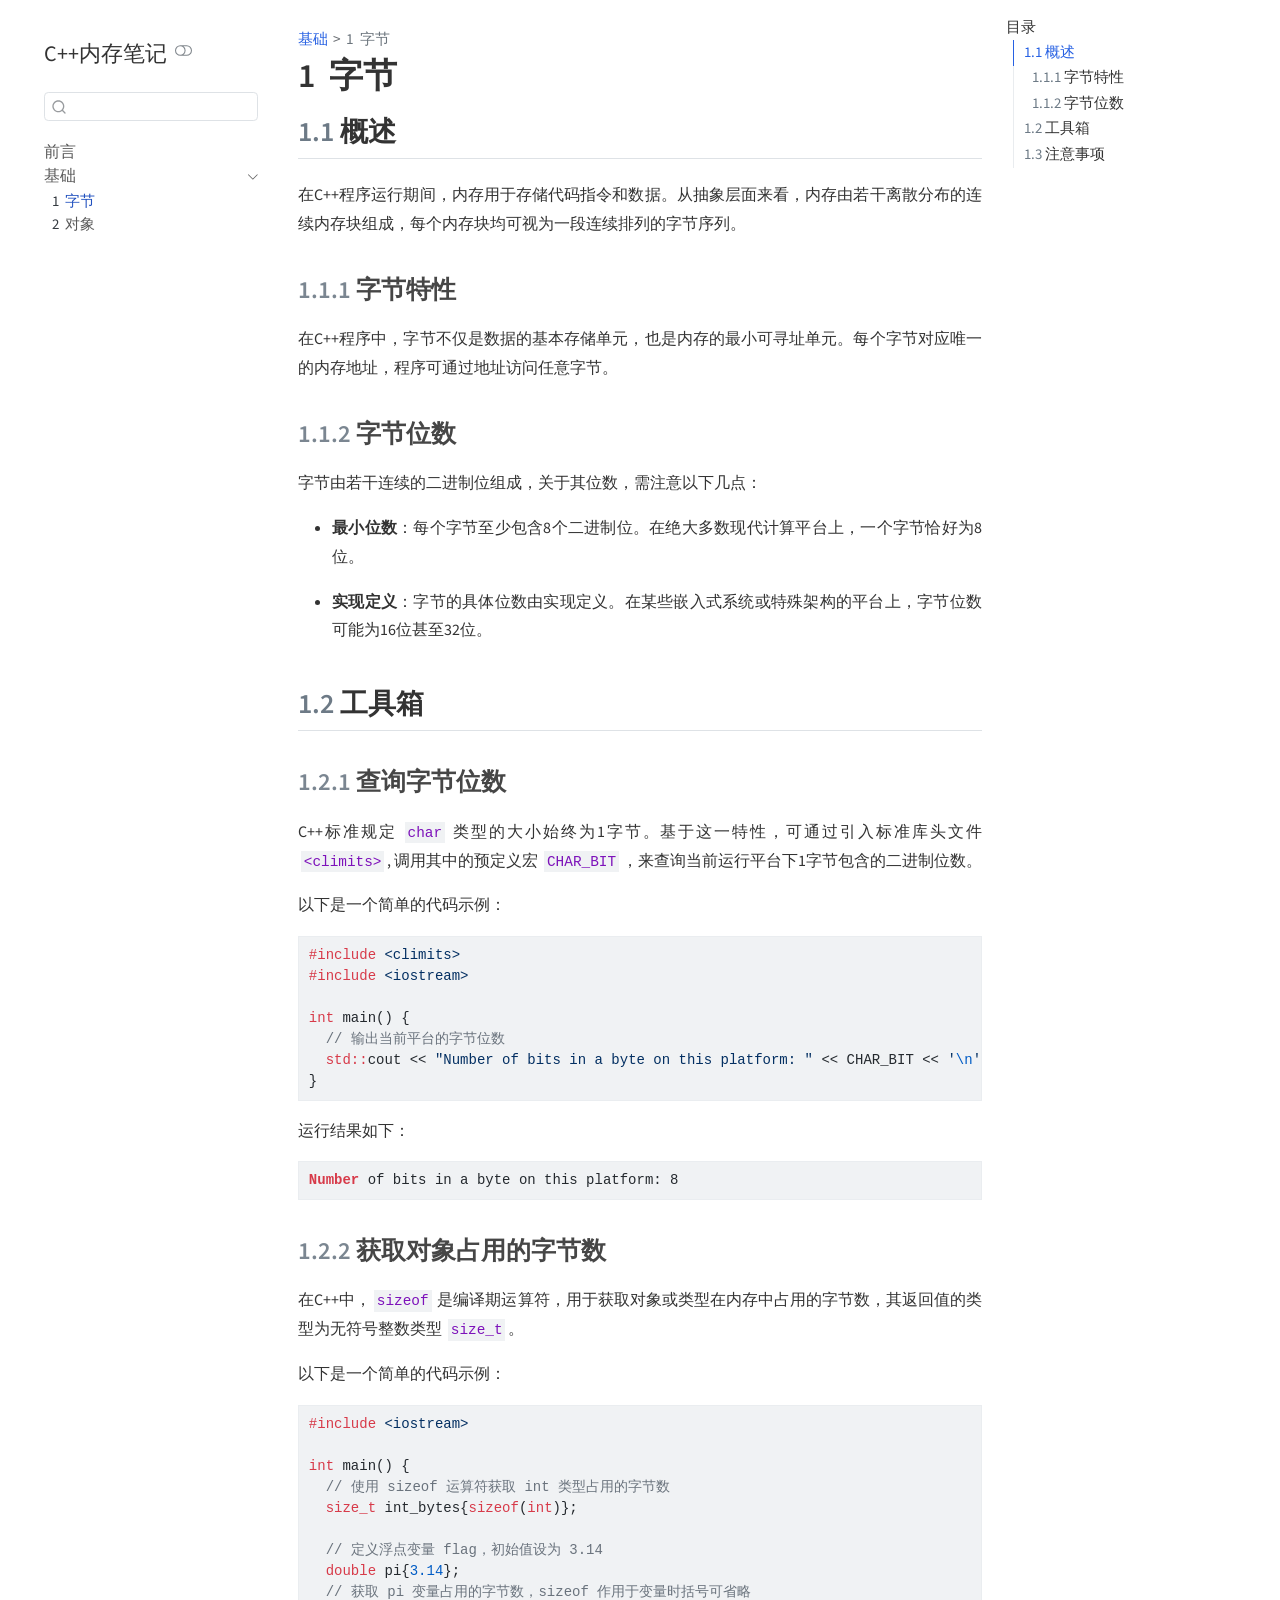
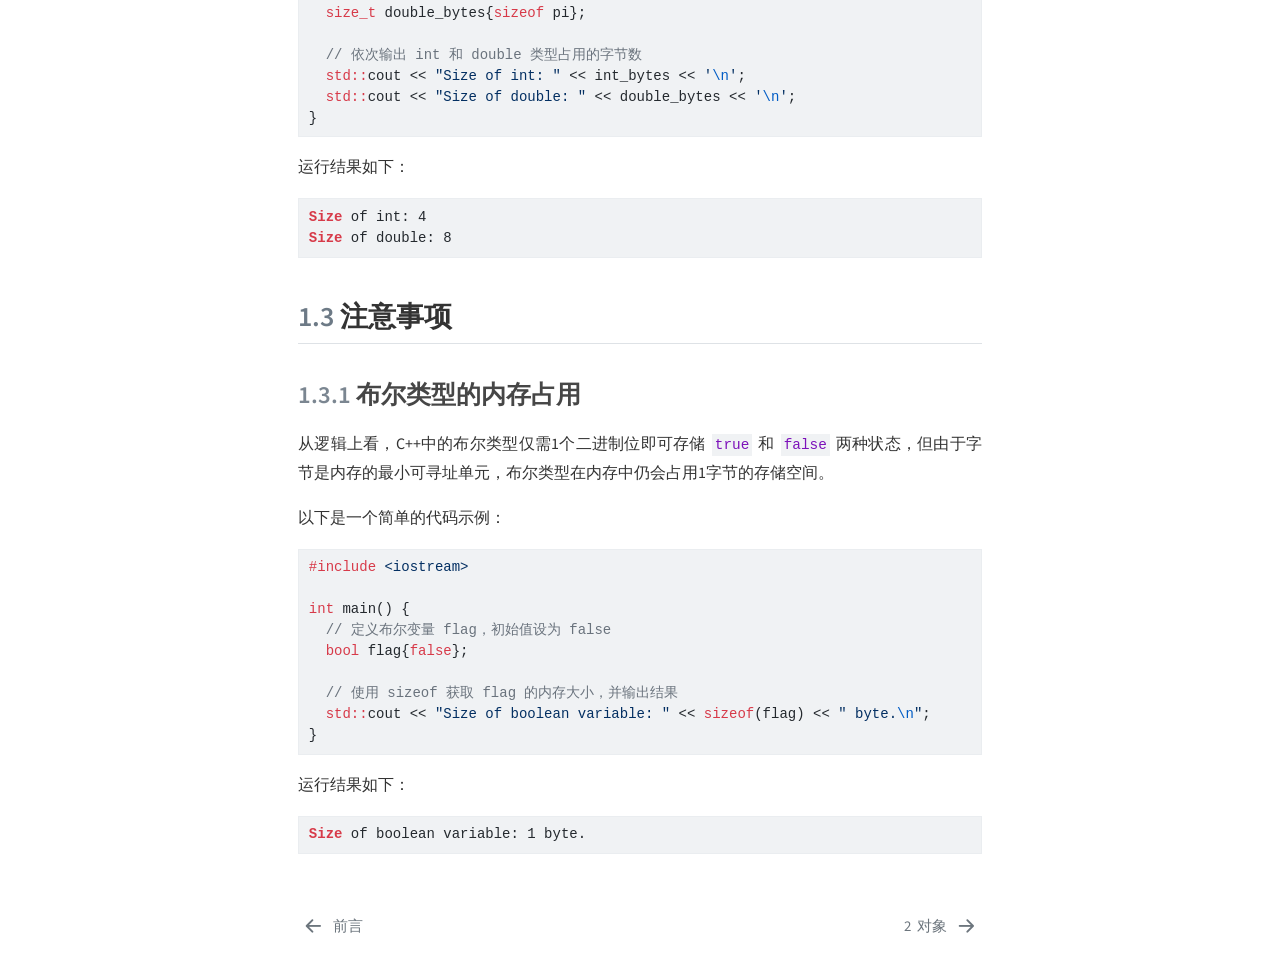
==== commit c2b672c9: "Built site for gh-pages" ====
--- a/contents/foundation/byte.html
+++ b/contents/foundation/byte.html
@@ -354,13 +354,20 @@
     <h2 id="toc-title">目录</h2>
    
   <ul>
-  <li><a href="#基础概念" id="toc-基础概念" class="nav-link active" data-scroll-target="#基础概念"><span class="header-section-number">1.1</span> 基础概念</a></li>
-  <li><a href="#字节位数" id="toc-字节位数" class="nav-link" data-scroll-target="#字节位数"><span class="header-section-number">1.2</span> 字节位数</a>
+  <li><a href="#概述" id="toc-概述" class="nav-link active" data-scroll-target="#概述"><span class="header-section-number">1.1</span> 概述</a>
   <ul class="collapse">
-  <li><a href="#注意事项" id="toc-注意事项" class="nav-link" data-scroll-target="#注意事项"><span class="header-section-number">1.2.1</span> 注意事项</a></li>
-  <li><a href="#如何查询平台的字节位数" id="toc-如何查询平台的字节位数" class="nav-link" data-scroll-target="#如何查询平台的字节位数"><span class="header-section-number">1.2.2</span> 如何查询平台的字节位数</a></li>
+  <li><a href="#字节特性" id="toc-字节特性" class="nav-link" data-scroll-target="#字节特性"><span class="header-section-number">1.1.1</span> 字节特性</a></li>
+  <li><a href="#字节位数" id="toc-字节位数" class="nav-link" data-scroll-target="#字节位数"><span class="header-section-number">1.1.2</span> 字节位数</a></li>
   </ul></li>
-  <li><a href="#字节大小" id="toc-字节大小" class="nav-link" data-scroll-target="#字节大小"><span class="header-section-number">1.3</span> 字节大小</a></li>
+  <li><a href="#工具箱" id="toc-工具箱" class="nav-link" data-scroll-target="#工具箱"><span class="header-section-number">1.2</span> 工具箱</a>
+  <ul class="collapse">
+  <li><a href="#查询字节位数" id="toc-查询字节位数" class="nav-link" data-scroll-target="#查询字节位数"><span class="header-section-number">1.2.1</span> 查询字节位数</a></li>
+  <li><a href="#获取对象占用的字节数" id="toc-获取对象占用的字节数" class="nav-link" data-scroll-target="#获取对象占用的字节数"><span class="header-section-number">1.2.2</span> 获取对象占用的字节数</a></li>
+  </ul></li>
+  <li><a href="#注意事项" id="toc-注意事项" class="nav-link" data-scroll-target="#注意事项"><span class="header-section-number">1.3</span> 注意事项</a>
+  <ul class="collapse">
+  <li><a href="#布尔类型的内存占用" id="toc-布尔类型的内存占用" class="nav-link" data-scroll-target="#布尔类型的内存占用"><span class="header-section-number">1.3.1</span> 布尔类型的内存占用</a></li>
+  </ul></li>
   </ul>
 </nav>
     </div>
@@ -387,67 +394,82 @@
 </header>
 
 
-<section id="基础概念" class="level2" data-number="1.1">
-<h2 data-number="1.1" class="anchored" data-anchor-id="基础概念"><span class="header-section-number">1.1</span> 基础概念</h2>
-<p>在C++中，内存是程序运行时存储代码和数据的区域。从抽象层面来看，内存可视为一段连续的字节序列。字节是该序列的基本构成单位，具有以下特性：</p>
-<ol type="1">
-<li><p>字节是内存的基础存储单元。</p></li>
-<li><p>字节是内存中最小的可寻址单元。</p></li>
-</ol>
+<section id="概述" class="level2" data-number="1.1">
+<h2 data-number="1.1" class="anchored" data-anchor-id="概述"><span class="header-section-number">1.1</span> 概述</h2>
+<p>在C++程序运行期间，内存用于存储代码指令和数据。从抽象层面来看，内存由若干离散分布的连续内存块组成，每个内存块均可视为一段连续排列的字节序列。</p>
+<section id="字节特性" class="level3" data-number="1.1.1">
+<h3 data-number="1.1.1" class="anchored" data-anchor-id="字节特性"><span class="header-section-number">1.1.1</span> 字节特性</h3>
+<p>在C++程序中，字节不仅是数据的基本存储单元，也是内存的最小可寻址单元。每个字节对应唯一的内存地址，程序可通过地址访问任意字节。</p>
 </section>
-<section id="字节位数" class="level2" data-number="1.2">
-<h2 data-number="1.2" class="anchored" data-anchor-id="字节位数"><span class="header-section-number">1.2</span> 字节位数</h2>
-<p>一个字节由若干连续的二进制位构成。C++标准对字节位数的规定如下：</p>
-<ol type="1">
-<li><p>每个字节至少包含8个二进制位。</p></li>
-<li><p>字节的具体位数由实现定义，在某些特殊平台上可能超过8位。</p></li>
-</ol>
-<section id="注意事项" class="level3" data-number="1.2.1">
-<h3 data-number="1.2.1" class="anchored" data-anchor-id="注意事项"><span class="header-section-number">1.2.1</span> 注意事项</h3>
+<section id="字节位数" class="level3" data-number="1.1.2">
+<h3 data-number="1.1.2" class="anchored" data-anchor-id="字节位数"><span class="header-section-number">1.1.2</span> 字节位数</h3>
+<p>字节由若干连续的二进制位组成，关于其位数，需注意以下几点：</p>
 <ul>
-<li><p>在绝大多数现代平台上，<code>CHAR_BIT</code>的值为8。</p></li>
-<li><p>在某些嵌入式或特殊架构平台上，<code>CHAR_BIT</code>可能存在其他值（如16或32）。</p></li>
-<li><p>编写可移植代码时，应避免硬编码字节位数，建议使用<code>CHAR_BIT</code>宏查询实际位数后再进行编码。</p></li>
+<li><p><strong>最小位数</strong>：每个字节至少包含8个二进制位。在绝大多数现代计算平台上，一个字节恰好为8位。</p></li>
+<li><p><strong>实现定义</strong>：字节的具体位数由实现定义。在某些嵌入式系统或特殊架构的平台上，字节位数可能为16位甚至32位。</p></li>
 </ul>
 </section>
-<section id="如何查询平台的字节位数" class="level3" data-number="1.2.2">
-<h3 data-number="1.2.2" class="anchored" data-anchor-id="如何查询平台的字节位数"><span class="header-section-number">1.2.2</span> 如何查询平台的字节位数</h3>
-<p>C++标准库提供了预定义宏<code>CHAR_BIT</code>，用于查询当前平台的字节位数。该宏定义在<code>&lt;climits&gt;</code>头文件中，其值表示一个字节中包含的二进制位数。</p>
-<p>以下是一个简单的示例：</p>
+</section>
+<section id="工具箱" class="level2" data-number="1.2">
+<h2 data-number="1.2" class="anchored" data-anchor-id="工具箱"><span class="header-section-number">1.2</span> 工具箱</h2>
+<section id="查询字节位数" class="level3" data-number="1.2.1">
+<h3 data-number="1.2.1" class="anchored" data-anchor-id="查询字节位数"><span class="header-section-number">1.2.1</span> 查询字节位数</h3>
+<p>C++标准规定 <code>char</code> 类型的大小始终为1字节。基于这一特性，可通过引入标准库头文件 <code>&lt;climits&gt;</code>, 调用其中的预定义宏 <code>CHAR_BIT</code>，来查询当前运行平台下1字节包含的二进制位数。</p>
+<p>以下是一个简单的代码示例：</p>
 <div class="code-copy-outer-scaffold"><div class="sourceCode" id="cb1"><pre class="sourceCode cpp code-with-copy"><code class="sourceCode cpp"><span id="cb1-1"><a href="#cb1-1" aria-hidden="true" tabindex="-1"></a><span class="pp">#include </span><span class="im">&lt;climits&gt;</span></span>
 <span id="cb1-2"><a href="#cb1-2" aria-hidden="true" tabindex="-1"></a><span class="pp">#include </span><span class="im">&lt;iostream&gt;</span></span>
 <span id="cb1-3"><a href="#cb1-3" aria-hidden="true" tabindex="-1"></a></span>
 <span id="cb1-4"><a href="#cb1-4" aria-hidden="true" tabindex="-1"></a><span class="dt">int</span> main<span class="op">()</span> <span class="op">{</span></span>
 <span id="cb1-5"><a href="#cb1-5" aria-hidden="true" tabindex="-1"></a>  <span class="co">// 输出当前平台的字节位数</span></span>
-<span id="cb1-6"><a href="#cb1-6" aria-hidden="true" tabindex="-1"></a>  <span class="bu">std::</span>cout <span class="op">&lt;&lt;</span> <span class="st">"Number of bits in a byte on this platform: "</span> <span class="op">&lt;&lt;</span> CHAR_BIT <span class="op">&lt;&lt;</span> <span class="st">"</span><span class="sc">\n</span><span class="st">"</span><span class="op">;</span></span>
+<span id="cb1-6"><a href="#cb1-6" aria-hidden="true" tabindex="-1"></a>  <span class="bu">std::</span>cout <span class="op">&lt;&lt;</span> <span class="st">"Number of bits in a byte on this platform: "</span> <span class="op">&lt;&lt;</span> CHAR_BIT <span class="op">&lt;&lt;</span> <span class="ch">'</span><span class="sc">\n</span><span class="ch">'</span><span class="op">;</span></span>
 <span id="cb1-7"><a href="#cb1-7" aria-hidden="true" tabindex="-1"></a><span class="op">}</span></span></code></pre></div><button title="复制到剪贴板" class="code-copy-button"><i class="bi"></i></button></div>
-<p>在Windows 11系统上的运行结果如下：</p>
-<div class="code-copy-outer-scaffold"><div class="sourceCode" id="cb2"><pre class="sourceCode cpp code-with-copy"><code class="sourceCode cpp"><span id="cb2-1"><a href="#cb2-1" aria-hidden="true" tabindex="-1"></a>Number of bits in a byte on <span class="kw">this</span> platform<span class="op">:</span> <span class="dv">8</span></span></code></pre></div><button title="复制到剪贴板" class="code-copy-button"><i class="bi"></i></button></div>
+<p>运行结果如下：</p>
+<div class="code-copy-outer-scaffold"><div class="sourceCode" id="cb2"><pre class="sourceCode bash code-with-copy"><code class="sourceCode bash"><span id="cb2-1"><a href="#cb2-1" aria-hidden="true" tabindex="-1"></a><span class="ex">Number</span> of bits in a byte on this platform: 8</span></code></pre></div><button title="复制到剪贴板" class="code-copy-button"><i class="bi"></i></button></div>
 </section>
-</section>
-<section id="字节大小" class="level2" data-number="1.3">
-<h2 data-number="1.3" class="anchored" data-anchor-id="字节大小"><span class="header-section-number">1.3</span> 字节大小</h2>
-<p>在C++中，可通过<code>sizeof</code>运算符获取对象或类型在内存中占用的字节数。<code>sizeof</code>在编译期求值，返回类型为<code>size_t</code>。</p>
-<p>以下是一个简单的示例：</p>
+<section id="获取对象占用的字节数" class="level3" data-number="1.2.2">
+<h3 data-number="1.2.2" class="anchored" data-anchor-id="获取对象占用的字节数"><span class="header-section-number">1.2.2</span> 获取对象占用的字节数</h3>
+<p>在C++中，<code>sizeof</code> 是编译期运算符，用于获取对象或类型在内存中占用的字节数，其返回值的类型为无符号整数类型 <code>size_t</code>。</p>
+<p>以下是一个简单的代码示例：</p>
 <div class="code-copy-outer-scaffold"><div class="sourceCode" id="cb3"><pre class="sourceCode cpp code-with-copy"><code class="sourceCode cpp"><span id="cb3-1"><a href="#cb3-1" aria-hidden="true" tabindex="-1"></a><span class="pp">#include </span><span class="im">&lt;iostream&gt;</span></span>
 <span id="cb3-2"><a href="#cb3-2" aria-hidden="true" tabindex="-1"></a></span>
 <span id="cb3-3"><a href="#cb3-3" aria-hidden="true" tabindex="-1"></a><span class="dt">int</span> main<span class="op">()</span> <span class="op">{</span></span>
-<span id="cb3-4"><a href="#cb3-4" aria-hidden="true" tabindex="-1"></a>  <span class="co">// 获取int类型占用的字节数</span></span>
-<span id="cb3-5"><a href="#cb3-5" aria-hidden="true" tabindex="-1"></a>  <span class="dt">size_t</span> int_bytes <span class="op">=</span> <span class="kw">sizeof</span><span class="op">(</span><span class="dt">int</span><span class="op">);</span></span>
+<span id="cb3-4"><a href="#cb3-4" aria-hidden="true" tabindex="-1"></a>  <span class="co">// 使用 sizeof 运算符获取 int 类型占用的字节数</span></span>
+<span id="cb3-5"><a href="#cb3-5" aria-hidden="true" tabindex="-1"></a>  <span class="dt">size_t</span> int_bytes<span class="op">{</span><span class="kw">sizeof</span><span class="op">(</span><span class="dt">int</span><span class="op">)};</span></span>
 <span id="cb3-6"><a href="#cb3-6" aria-hidden="true" tabindex="-1"></a></span>
-<span id="cb3-7"><a href="#cb3-7" aria-hidden="true" tabindex="-1"></a>  <span class="co">// 定义double类型变量并获取其字节数</span></span>
-<span id="cb3-8"><a href="#cb3-8" aria-hidden="true" tabindex="-1"></a>  <span class="dt">double</span> pi <span class="op">=</span> <span class="fl">3.14</span><span class="op">;</span></span>
-<span id="cb3-9"><a href="#cb3-9" aria-hidden="true" tabindex="-1"></a>  <span class="dt">size_t</span> double_bytes <span class="op">=</span> <span class="kw">sizeof</span> pi<span class="op">;</span></span>
-<span id="cb3-10"><a href="#cb3-10" aria-hidden="true" tabindex="-1"></a></span>
-<span id="cb3-11"><a href="#cb3-11" aria-hidden="true" tabindex="-1"></a>  <span class="co">// 输出两种数据类型的大小</span></span>
-<span id="cb3-12"><a href="#cb3-12" aria-hidden="true" tabindex="-1"></a>  <span class="bu">std::</span>cout <span class="op">&lt;&lt;</span> <span class="st">"Size of int: "</span> <span class="op">&lt;&lt;</span> int_bytes <span class="op">&lt;&lt;</span> <span class="bu">std::</span>endl<span class="op">;</span></span>
-<span id="cb3-13"><a href="#cb3-13" aria-hidden="true" tabindex="-1"></a>  <span class="bu">std::</span>cout <span class="op">&lt;&lt;</span> <span class="st">"Size of double: "</span> <span class="op">&lt;&lt;</span> double_bytes <span class="op">&lt;&lt;</span> <span class="bu">std::</span>endl<span class="op">;</span></span>
-<span id="cb3-14"><a href="#cb3-14" aria-hidden="true" tabindex="-1"></a><span class="op">}</span></span></code></pre></div><button title="复制到剪贴板" class="code-copy-button"><i class="bi"></i></button></div>
-<p>在Windows 11系统上的运行结果如下：</p>
-<div class="code-copy-outer-scaffold"><div class="sourceCode" id="cb4"><pre class="sourceCode cpp code-with-copy"><code class="sourceCode cpp"><span id="cb4-1"><a href="#cb4-1" aria-hidden="true" tabindex="-1"></a>Size of <span class="dt">int</span><span class="op">:</span> <span class="dv">4</span></span>
-<span id="cb4-2"><a href="#cb4-2" aria-hidden="true" tabindex="-1"></a>Size of <span class="dt">double</span><span class="op">:</span> <span class="dv">8</span></span></code></pre></div><button title="复制到剪贴板" class="code-copy-button"><i class="bi"></i></button></div>
-
-
+<span id="cb3-7"><a href="#cb3-7" aria-hidden="true" tabindex="-1"></a>  <span class="co">// 定义浮点变量 flag，初始值设为 3.14</span></span>
+<span id="cb3-8"><a href="#cb3-8" aria-hidden="true" tabindex="-1"></a>  <span class="dt">double</span> pi<span class="op">{</span><span class="fl">3.14</span><span class="op">};</span></span>
+<span id="cb3-9"><a href="#cb3-9" aria-hidden="true" tabindex="-1"></a>  <span class="co">// 获取 pi 变量占用的字节数，sizeof 作用于变量时括号可省略</span></span>
+<span id="cb3-10"><a href="#cb3-10" aria-hidden="true" tabindex="-1"></a>  <span class="dt">size_t</span> double_bytes<span class="op">{</span><span class="kw">sizeof</span> pi<span class="op">};</span></span>
+<span id="cb3-11"><a href="#cb3-11" aria-hidden="true" tabindex="-1"></a></span>
+<span id="cb3-12"><a href="#cb3-12" aria-hidden="true" tabindex="-1"></a>  <span class="co">// 依次输出 int 和 double 类型占用的字节数</span></span>
+<span id="cb3-13"><a href="#cb3-13" aria-hidden="true" tabindex="-1"></a>  <span class="bu">std::</span>cout <span class="op">&lt;&lt;</span> <span class="st">"Size of int: "</span> <span class="op">&lt;&lt;</span> int_bytes <span class="op">&lt;&lt;</span> <span class="ch">'</span><span class="sc">\n</span><span class="ch">'</span><span class="op">;</span></span>
+<span id="cb3-14"><a href="#cb3-14" aria-hidden="true" tabindex="-1"></a>  <span class="bu">std::</span>cout <span class="op">&lt;&lt;</span> <span class="st">"Size of double: "</span> <span class="op">&lt;&lt;</span> double_bytes <span class="op">&lt;&lt;</span> <span class="ch">'</span><span class="sc">\n</span><span class="ch">'</span><span class="op">;</span></span>
+<span id="cb3-15"><a href="#cb3-15" aria-hidden="true" tabindex="-1"></a><span class="op">}</span></span></code></pre></div><button title="复制到剪贴板" class="code-copy-button"><i class="bi"></i></button></div>
+<p>运行结果如下：</p>
+<div class="code-copy-outer-scaffold"><div class="sourceCode" id="cb4"><pre class="sourceCode bash code-with-copy"><code class="sourceCode bash"><span id="cb4-1"><a href="#cb4-1" aria-hidden="true" tabindex="-1"></a><span class="ex">Size</span> of int: 4</span>
+<span id="cb4-2"><a href="#cb4-2" aria-hidden="true" tabindex="-1"></a><span class="ex">Size</span> of double: 8</span></code></pre></div><button title="复制到剪贴板" class="code-copy-button"><i class="bi"></i></button></div>
+</section>
+</section>
+<section id="注意事项" class="level2" data-number="1.3">
+<h2 data-number="1.3" class="anchored" data-anchor-id="注意事项"><span class="header-section-number">1.3</span> 注意事项</h2>
+<section id="布尔类型的内存占用" class="level3" data-number="1.3.1">
+<h3 data-number="1.3.1" class="anchored" data-anchor-id="布尔类型的内存占用"><span class="header-section-number">1.3.1</span> 布尔类型的内存占用</h3>
+<p>从逻辑上看，C++中的布尔类型仅需1个二进制位即可存储 <code>true</code> 和 <code>false</code> 两种状态，但由于字节是内存的最小可寻址单元，布尔类型在内存中仍会占用1字节的存储空间。</p>
+<p>以下是一个简单的代码示例：</p>
+<div class="code-copy-outer-scaffold"><div class="sourceCode" id="cb5"><pre class="sourceCode cpp code-with-copy"><code class="sourceCode cpp"><span id="cb5-1"><a href="#cb5-1" aria-hidden="true" tabindex="-1"></a><span class="pp">#include </span><span class="im">&lt;iostream&gt;</span></span>
+<span id="cb5-2"><a href="#cb5-2" aria-hidden="true" tabindex="-1"></a></span>
+<span id="cb5-3"><a href="#cb5-3" aria-hidden="true" tabindex="-1"></a><span class="dt">int</span> main<span class="op">()</span> <span class="op">{</span></span>
+<span id="cb5-4"><a href="#cb5-4" aria-hidden="true" tabindex="-1"></a>  <span class="co">// 定义布尔变量 flag，初始值设为 false</span></span>
+<span id="cb5-5"><a href="#cb5-5" aria-hidden="true" tabindex="-1"></a>  <span class="dt">bool</span> flag<span class="op">{</span><span class="kw">false</span><span class="op">};</span></span>
+<span id="cb5-6"><a href="#cb5-6" aria-hidden="true" tabindex="-1"></a></span>
+<span id="cb5-7"><a href="#cb5-7" aria-hidden="true" tabindex="-1"></a>  <span class="co">// 使用 sizeof 获取 flag 的内存大小，并输出结果</span></span>
+<span id="cb5-8"><a href="#cb5-8" aria-hidden="true" tabindex="-1"></a>  <span class="bu">std::</span>cout <span class="op">&lt;&lt;</span> <span class="st">"Size of boolean variable: "</span> <span class="op">&lt;&lt;</span> <span class="kw">sizeof</span><span class="op">(</span>flag<span class="op">)</span> <span class="op">&lt;&lt;</span> <span class="st">" byte.</span><span class="sc">\n</span><span class="st">"</span><span class="op">;</span></span>
+<span id="cb5-9"><a href="#cb5-9" aria-hidden="true" tabindex="-1"></a><span class="op">}</span></span></code></pre></div><button title="复制到剪贴板" class="code-copy-button"><i class="bi"></i></button></div>
+<p>运行结果如下：</p>
+<div class="code-copy-outer-scaffold"><div class="sourceCode" id="cb6"><pre class="sourceCode bash code-with-copy"><code class="sourceCode bash"><span id="cb6-1"><a href="#cb6-1" aria-hidden="true" tabindex="-1"></a><span class="ex">Size</span> of boolean variable: 1 byte.</span></code></pre></div><button title="复制到剪贴板" class="code-copy-button"><i class="bi"></i></button></div>
+
+
+</section>
 </section>
 
 </main> <!-- /main -->
--- a/styles/styles.css
+++ b/styles/styles.css
@@ -1,10 +1,30 @@
 body {
   color: #333;
   font-size: 16px;
-  line-height: 1.6;
+  line-height: 1.8;
+  
+}
+
+body :not(pre) > code {
+  padding: 0.2em 0.4em;
+  margin: 0 0.2em;
+}
+
+code {
+  font-size: 0.9em;
+}
+
+p {
+  margin-bottom: 1em;
+  text-align: justify;
+}
+
+table {
+  font-size: 14px;
 }
 
 h1, h2, h3, h4, h5, h6 {
   font-weight: 600;
-  line-height: 1.5;
+  margin-top: 1.5em;
+  margin-bottom: 0.8em;
 }
